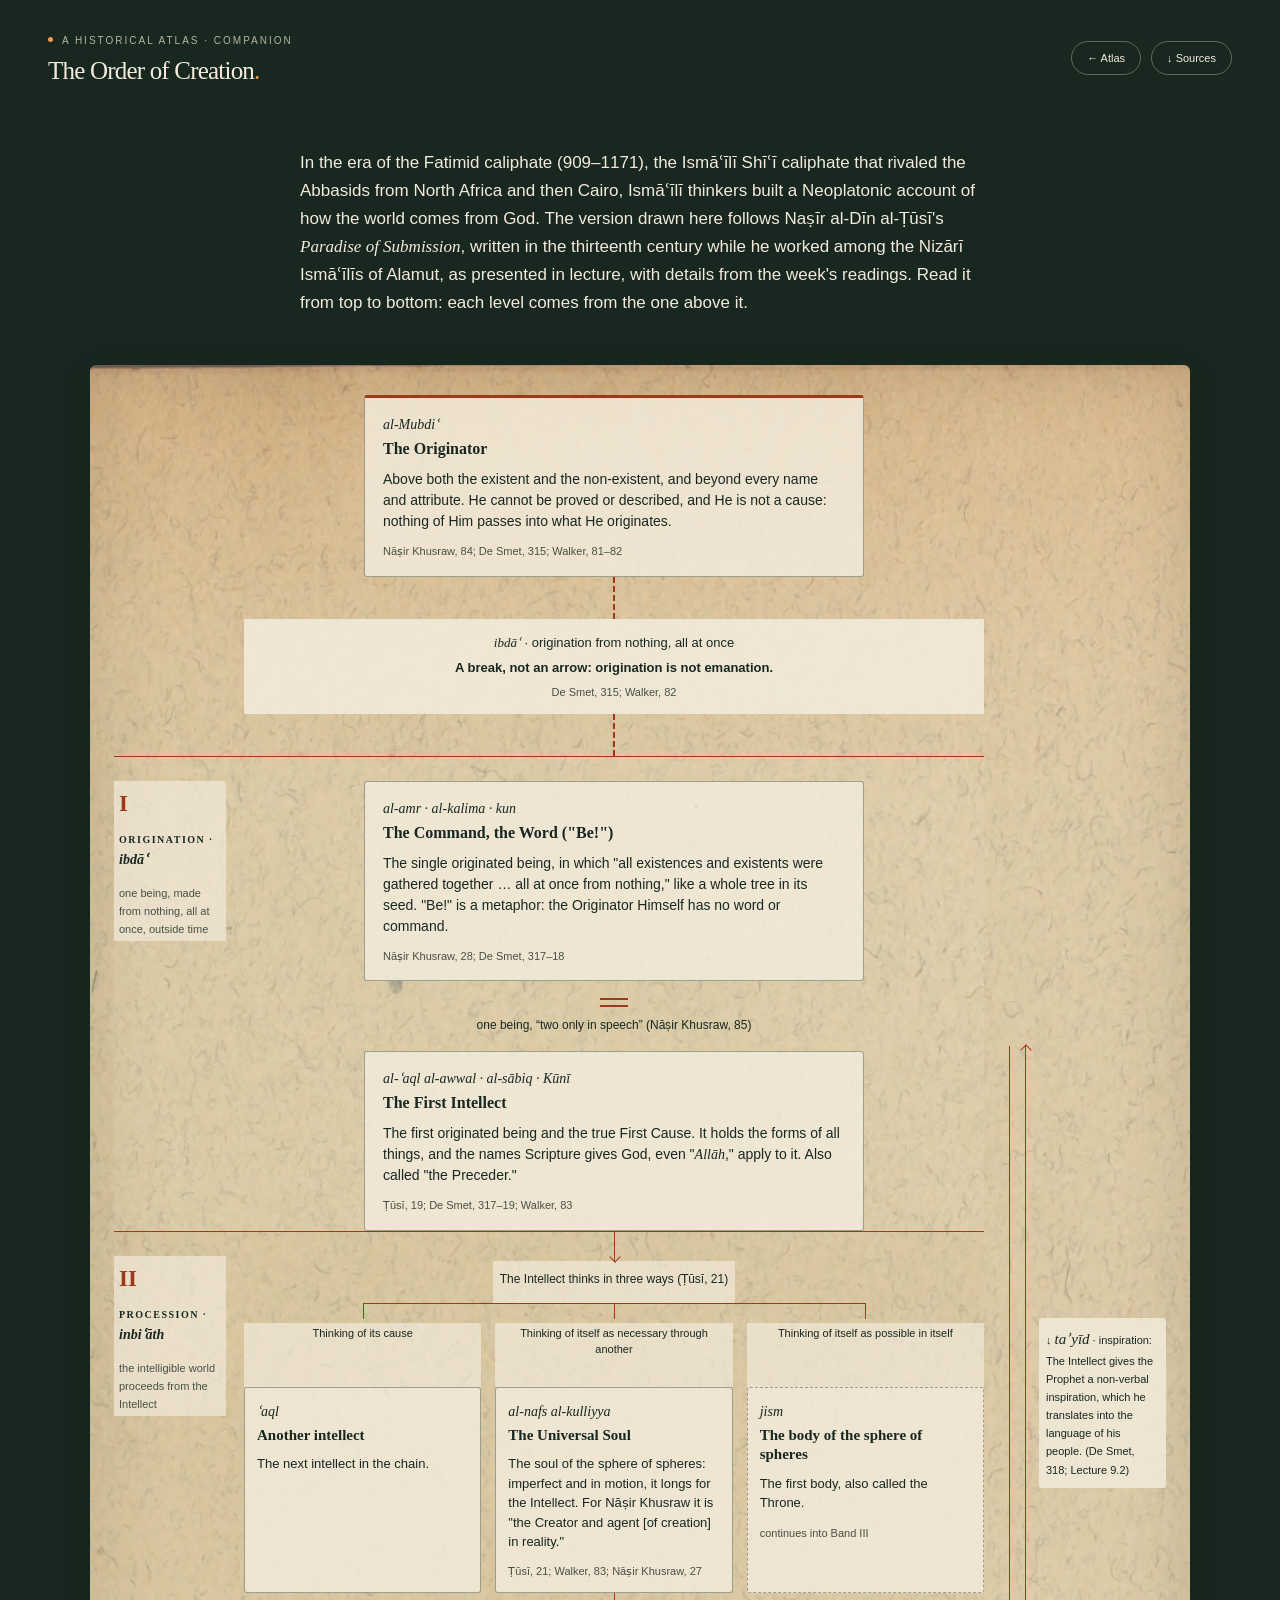
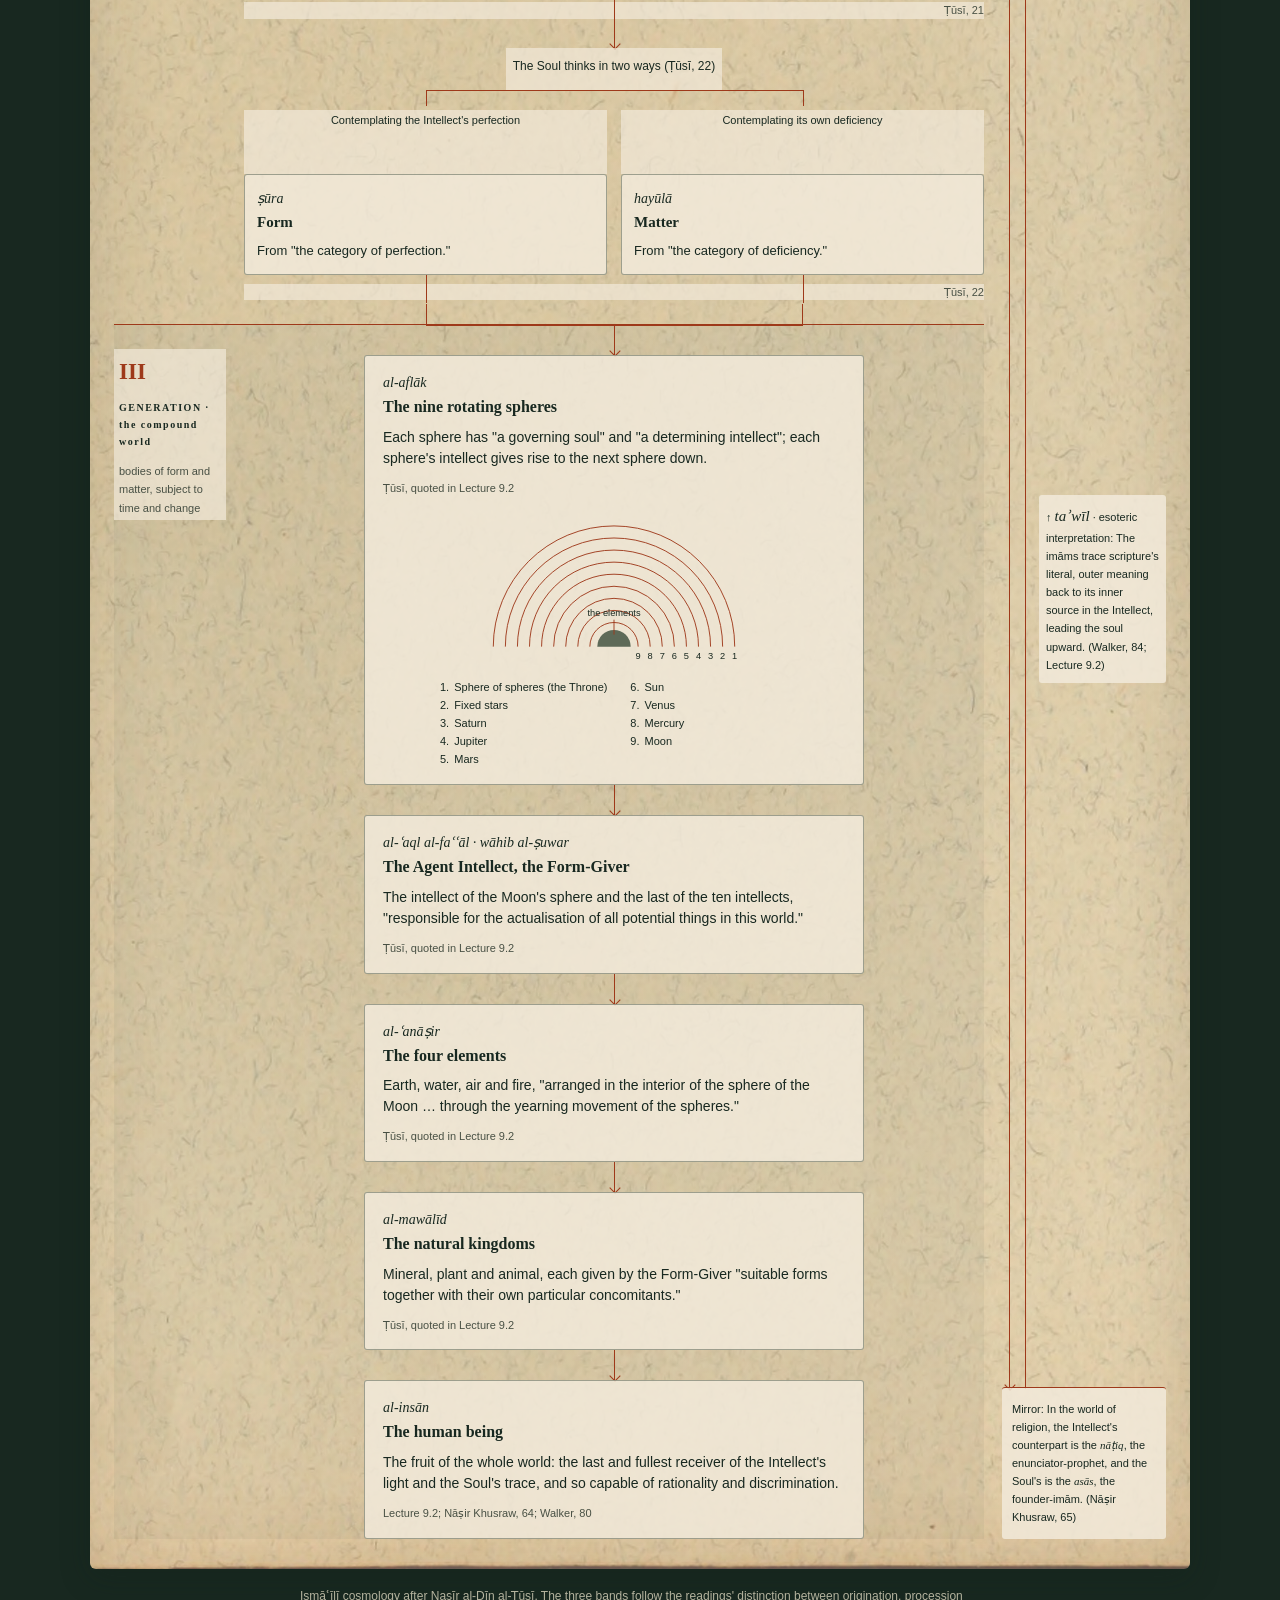
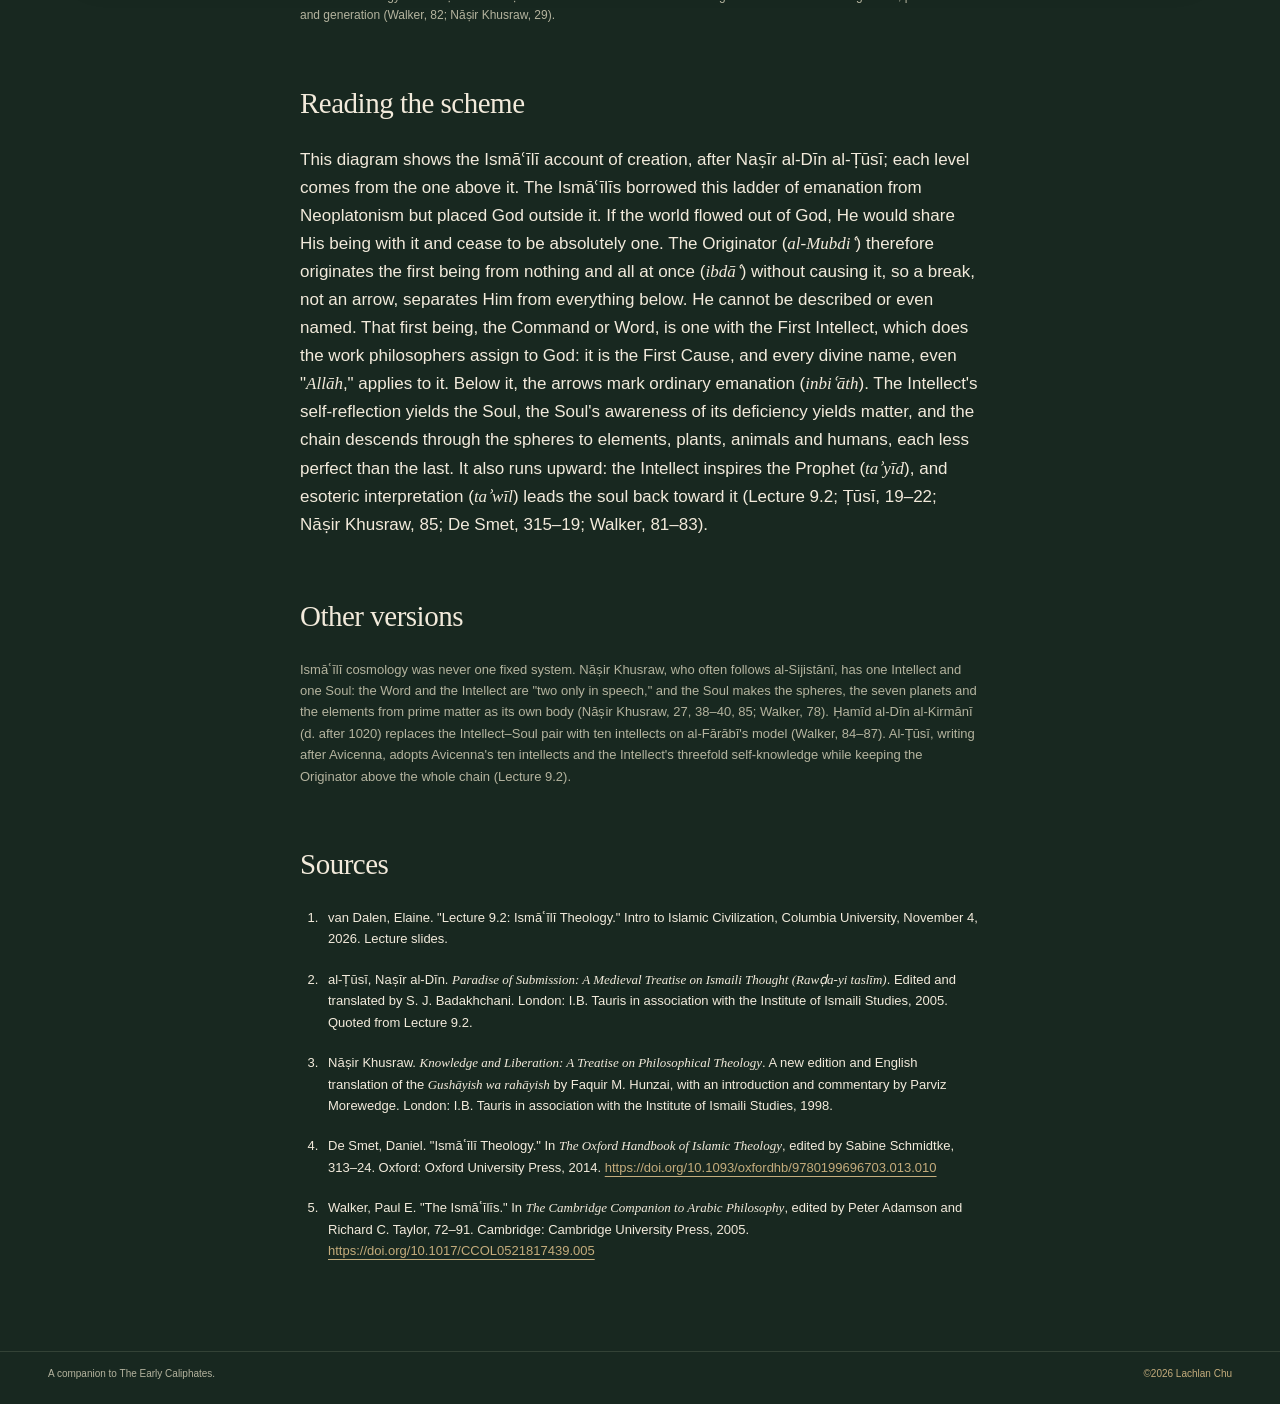
==== cosmology/index.html @ d5933087 "Add Ismāʿīlī cosmology companion page" ====
<!doctype html>
<html lang="en">
<head>
  <meta charset="utf-8">
  <meta name="viewport" content="width=device-width, initial-scale=1">
  <meta name="theme-color" content="#182820">
  <meta name="description" content="A schematic of Ismāʿīlī ideas on creation, from the Originator through the Intellect, Soul and spheres to the human being.">
  <title>The Order of Creation: Ismāʿīlī Cosmology · The Early Caliphates</title>
  <link rel="icon" href="../assets/favicon.svg" type="image/svg+xml">
  <link rel="stylesheet" href="cosmology.css">
</head>
<body>
<header class="site-header">
  <div class="heading"><span class="eyebrow"><span class="orange-dot" aria-hidden="true"></span>A HISTORICAL ATLAS · COMPANION</span><h1>The Order of Creation<span class="title-period">.</span></h1></div>
  <nav class="header-actions" aria-label="Page navigation"><a class="sources-button" href="../">← Atlas</a><a class="sources-button" href="#sources">↓ Sources</a></nav>
</header>
<main>
  <p class="prose intro">In the era of the Fatimid caliphate (909–1171), the Ismāʿīlī Shīʿī caliphate that rivaled the Abbasids from North Africa and then Cairo, Ismāʿīlī thinkers built a Neoplatonic account of how the world comes from God. The version drawn here follows Naṣīr al-Dīn al-Ṭūsī's <em>Paradise of Submission</em>, written in the thirteenth century while he worked among the Nizārī Ismāʿīlīs of Alamut, as presented in lecture, with details from the week's readings. Read it from top to bottom: each level comes from the one above it.</p>
  <figure aria-labelledby="scheme-caption">
    <div class="folio">
      <div class="origin-column">
        <article class="level originator" id="originator">
          <p class="term">al-Mubdiʿ</p><h4>The Originator</h4>
          <p>Above both the existent and the non-existent, and beyond every name and attribute. He cannot be proved or described, and He is not a cause: nothing of Him passes into what He originates.</p>
          <p class="citation">Nāṣir Khusraw, 84; De Smet, 315; Walker, 81–82</p>
        </article>
        <div class="origination-break" id="origination-break">
          <span class="break-line" aria-hidden="true"></span>
          <div class="break-label"><p><em class="term">ibdāʿ</em> · origination from nothing, all at once</p><p><strong>A break, not an arrow: origination is not emanation.</strong></p><p class="citation">De Smet, 315; Walker, 82</p></div>
          <span class="break-line" aria-hidden="true"></span>
        </div>
      </div>
      <div class="bands-layout">
        <div class="bands">
          <section class="band band-i" aria-labelledby="band-i-title">
            <div class="band-heading"><h3 id="band-i-title"><span class="band-number">I</span> ORIGINATION · <em class="term">ibdāʿ</em></h3><p>one being, made from nothing, all at once, outside time</p></div>
            <div class="band-content">
              <article class="level central" id="command"><p class="term">al-amr · al-kalima · kun</p><h4>The Command, the Word ("Be!")</h4><p>The single originated being, in which "all existences and existents were gathered together … all at once from nothing," like a whole tree in its seed. "Be!" is a metaphor: the Originator Himself has no word or command.</p><p class="citation">Nāṣir Khusraw, 28; De Smet, 317–18</p></article>
              <div class="equals-connector" id="equals-connector"><span class="equals-mark" aria-hidden="true"></span><p>one being, “two only in speech” (Nāṣir Khusraw, 85)</p></div>
              <article class="level central" id="first-intellect"><p class="term">al-ʿaql al-awwal · al-sābiq · Kūnī</p><h4>The First Intellect</h4><p>The first originated being and the true First Cause. It holds the forms of all things, and the names Scripture gives God, even "<em class="term">Allāh</em>," apply to it. Also called "the Preceder."</p><p class="citation">Ṭūsī, 19; De Smet, 317–19; Walker, 83</p></article>
            </div>
          </section>
          <section class="band band-ii" aria-labelledby="band-ii-title">
            <div class="band-heading"><h3 id="band-ii-title"><span class="band-number">II</span> PROCESSION · <em class="term">inbiʿāth</em></h3><p>the intelligible world proceeds from the Intellect</p></div>
            <div class="band-content">
              <div class="branch-label"><span class="stem down-arrow" aria-hidden="true"></span><p>The Intellect thinks in three ways (Ṭūsī, 21)</p></div>
              <div class="branches triad">
                <div class="branch"><p class="act">Thinking of its cause</p><article class="level"><p class="term">ʿaql</p><h4>Another intellect</h4><p>The next intellect in the chain.</p></article></div>
                <div class="branch soul-branch"><p class="act">Thinking of itself as necessary through another</p><article class="level" id="universal-soul"><p class="term">al-nafs al-kulliyya</p><h4>The Universal Soul</h4><p>The soul of the sphere of spheres: imperfect and in motion, it longs for the Intellect. For Nāṣir Khusraw it is "the Creator and agent [of creation] in reality."</p><p class="citation">Ṭūsī, 21; Walker, 83; Nāṣir Khusraw, 27</p></article></div>
                <div class="branch"><p class="act">Thinking of itself as possible in itself</p><article class="level body-level"><p class="term">jism</p><h4>The body of the sphere of spheres</h4><p>The first body, also called the Throne.</p><p class="continuation">continues into Band III</p></article></div>
              </div>
              <p class="citation row-citation">Ṭūsī, 21</p>
              <div class="branch-label soul-pair-label"><span class="stem down-arrow" aria-hidden="true"></span><p>The Soul thinks in two ways (Ṭūsī, 22)</p></div>
              <div class="branches pair">
                <div class="branch"><p class="act">Contemplating the Intellect's perfection</p><article class="level"><p class="term">ṣūra</p><h4>Form</h4><p>From "the category of perfection."</p></article></div>
                <div class="branch"><p class="act">Contemplating its own deficiency</p><article class="level"><p class="term">hayūlā</p><h4>Matter</h4><p>From "the category of deficiency."</p></article></div>
              </div>
              <p class="citation row-citation">Ṭūsī, 22</p>
            </div>
          </section>
          <section class="band band-iii" aria-labelledby="band-iii-title">
            <div class="band-heading"><h3 id="band-iii-title"><span class="band-number">III</span> GENERATION · the compound world</h3><p>bodies of form and matter, subject to time and change</p></div>
            <div class="band-content generation">
              <div class="merge-connector" aria-hidden="true"><span class="stem down-arrow"></span></div>
              <article class="level central" id="spheres"><p class="term">al-aflāk</p><h4>The nine rotating spheres</h4><p>Each sphere has "a governing soul" and "a determining intellect"; each sphere's intellect gives rise to the next sphere down.</p><p class="citation">Ṭūsī, quoted in Lecture 9.2</p>
                <div class="spheres-graphic">
                  <svg viewBox="0 0 280 165" role="img" aria-labelledby="spheres-title spheres-desc">
                    <title id="spheres-title">The nine rotating spheres</title>
                    <desc id="spheres-desc">1 Sphere of spheres (the Throne), 2 Fixed stars, 3 Saturn, 4 Jupiter, 5 Mars, 6 Sun, 7 Venus, 8 Mercury, 9 Moon. At the center: the elements.</desc>
                    <g fill="none" stroke="currentColor" stroke-width="1">
                      <path d="M10 145 A130 130 0 0 1 270 145"/><path d="M23 145 A117 117 0 0 1 257 145"/><path d="M36 145 A104 104 0 0 1 244 145"/><path d="M49 145 A91 91 0 0 1 231 145"/><path d="M62 145 A78 78 0 0 1 218 145"/><path d="M75 145 A65 65 0 0 1 205 145"/><path d="M88 145 A52 52 0 0 1 192 145"/><path d="M101 145 A39 39 0 0 1 179 145"/><path d="M114 145 A26 26 0 0 1 166 145"/>
                    </g>
                    <g class="sphere-numbers" text-anchor="middle"><text x="270" y="158">1</text><text x="257" y="158">2</text><text x="244" y="158">3</text><text x="231" y="158">4</text><text x="218" y="158">5</text><text x="205" y="158">6</text><text x="192" y="158">7</text><text x="179" y="158">8</text><text x="166" y="158">9</text></g>
                    <path class="elements-region" d="M122 145 A18 18 0 0 1 158 145Z"/>
                    <text class="elements-label" x="140" y="112" text-anchor="middle">the elements</text><path d="M140 116V132" stroke="currentColor" fill="none"/>
                  </svg>
                  <ol class="sphere-legend" id="sphere-legend"><li>Sphere of spheres (the Throne)</li><li>Fixed stars</li><li>Saturn</li><li>Jupiter</li><li>Mars</li><li>Sun</li><li>Venus</li><li>Mercury</li><li>Moon</li></ol>
                </div>
              </article>
              <span class="flow-arrow down-arrow" aria-hidden="true"></span>
              <article class="level central" id="agent-intellect"><p class="term">al-ʿaql al-faʿʿāl · wāhib al-ṣuwar</p><h4>The Agent Intellect, the Form-Giver</h4><p>The intellect of the Moon's sphere and the last of the ten intellects, "responsible for the actualisation of all potential things in this world."</p><p class="citation">Ṭūsī, quoted in Lecture 9.2</p></article>
              <span class="flow-arrow down-arrow" aria-hidden="true"></span>
              <article class="level central" id="elements"><p class="term">al-ʿanāṣir</p><h4>The four elements</h4><p>Earth, water, air and fire, "arranged in the interior of the sphere of the Moon … through the yearning movement of the spheres."</p><p class="citation">Ṭūsī, quoted in Lecture 9.2</p></article>
              <span class="flow-arrow down-arrow" aria-hidden="true"></span>
              <article class="level central" id="kingdoms"><p class="term">al-mawālīd</p><h4>The natural kingdoms</h4><p>Mineral, plant and animal, each given by the Form-Giver "suitable forms together with their own particular concomitants."</p><p class="citation">Ṭūsī, quoted in Lecture 9.2</p></article>
              <span class="flow-arrow down-arrow" aria-hidden="true"></span>
              <article class="level central" id="human"><p class="term">al-insān</p><h4>The human being</h4><p>The fruit of the whole world: the last and fullest receiver of the Intellect's light and the Soul's trace, and so capable of rationality and discrimination.</p><p class="citation">Lecture 9.2; Nāṣir Khusraw, 64; Walker, 80</p></article>
            </div>
          </section>
        </div>
        <aside class="side-rail" aria-label="Inspiration, interpretation and the world of religion">
          <div class="rail-paths">
            <div class="rail-item"><span class="rail-arrow down-arrow" aria-hidden="true"></span><p>↓ <em class="term">taʾyīd</em> · inspiration: The Intellect gives the Prophet a non-verbal inspiration, which he translates into the language of his people. (De Smet, 318; Lecture 9.2)</p></div>
            <div class="rail-item"><span class="rail-arrow up-arrow" aria-hidden="true"></span><p>↑ <em class="term">taʾwīl</em> · esoteric interpretation: The imāms trace scripture's literal, outer meaning back to its inner source in the Intellect, leading the soul upward. (Walker, 84; Lecture 9.2)</p></div>
          </div>
          <p class="mirror">Mirror: In the world of religion, the Intellect's counterpart is the <em class="term">nāṭiq</em>, the enunciator-prophet, and the Soul's is the <em class="term">asās</em>, the founder-imām. (Nāṣir Khusraw, 65)</p>
        </aside>
      </div>
    </div>
    <figcaption id="scheme-caption">Ismāʿīlī cosmology after Naṣīr al-Dīn al-Ṭūsī. The three bands follow the readings' distinction between origination, procession and generation (Walker, 82; Nāṣir Khusraw, 29).</figcaption>
  </figure>
  <section class="prose"><h2>Reading the scheme</h2>
    <p id="explanation">This diagram shows the Ismāʿīlī account of creation, after Naṣīr al-Dīn al-Ṭūsī; each level comes from the one above it. The Ismāʿīlīs borrowed this ladder of emanation from Neoplatonism but placed God outside it. If the world flowed out of God, He would share His being with it and cease to be absolutely one. The Originator (<em class="term">al-Mubdiʿ</em>) therefore originates the first being from nothing and all at once (<em class="term">ibdāʿ</em>) without causing it, so a break, not an arrow, separates Him from everything below. He cannot be described or even named. That first being, the Command or Word, is one with the First Intellect, which does the work philosophers assign to God: it is the First Cause, and every divine name, even "<em class="term">Allāh</em>," applies to it. Below it, the arrows mark ordinary emanation (<em class="term">inbiʿāth</em>). The Intellect's self-reflection yields the Soul, the Soul's awareness of its deficiency yields matter, and the chain descends through the spheres to elements, plants, animals and humans, each less perfect than the last. It also runs upward: the Intellect inspires the Prophet (<em class="term">taʾyīd</em>), and esoteric interpretation (<em class="term">taʾwīl</em>) leads the soul back toward it (Lecture 9.2; Ṭūsī, 19–22; Nāṣir Khusraw, 85; De Smet, 315–19; Walker, 81–83).</p>
  </section>
  <section class="prose other-versions"><h2>Other versions</h2><p>Ismāʿīlī cosmology was never one fixed system. Nāṣir Khusraw, who often follows al-Sijistānī, has one Intellect and one Soul: the Word and the Intellect are "two only in speech," and the Soul makes the spheres, the seven planets and the elements from prime matter as its own body (Nāṣir Khusraw, 27, 38–40, 85; Walker, 78). Ḥamīd al-Dīn al-Kirmānī (d. after 1020) replaces the Intellect–Soul pair with ten intellects on al-Fārābī's model (Walker, 84–87). Al-Ṭūsī, writing after Avicenna, adopts Avicenna's ten intellects and the Intellect's threefold self-knowledge while keeping the Originator above the whole chain (Lecture 9.2).</p></section>
  <section class="prose sources"><h2 id="sources">Sources</h2>
    <ol>
      <li>van Dalen, Elaine. "Lecture 9.2: Ismāʿīlī Theology." Intro to Islamic Civilization, Columbia University, November 4, 2026. Lecture slides.</li>
      <li>al-Ṭūsī, Naṣīr al-Dīn. <em>Paradise of Submission: A Medieval Treatise on Ismaili Thought (Rawḍa-yi taslīm)</em>. Edited and translated by S. J. Badakhchani. London: I.B. Tauris in association with the Institute of Ismaili Studies, 2005. Quoted from Lecture 9.2.</li>
      <li>Nāṣir Khusraw. <em>Knowledge and Liberation: A Treatise on Philosophical Theology</em>. A new edition and English translation of the <em>Gushāyish wa rahāyish</em> by Faquir M. Hunzai, with an introduction and commentary by Parviz Morewedge. London: I.B. Tauris in association with the Institute of Ismaili Studies, 1998.</li>
      <li>De Smet, Daniel. "Ismāʿīlī Theology." In <em>The Oxford Handbook of Islamic Theology</em>, edited by Sabine Schmidtke, 313–24. Oxford: Oxford University Press, 2014. <a href="https://doi.org/10.1093/oxfordhb/9780199696703.013.010">https://doi.org/10.1093/oxfordhb/9780199696703.013.010</a></li>
      <li>Walker, Paul E. "The Ismāʿīlīs." In <em>The Cambridge Companion to Arabic Philosophy</em>, edited by Peter Adamson and Richard C. Taylor, 72–91. Cambridge: Cambridge University Press, 2005. <a href="https://doi.org/10.1017/CCOL0521817439.005">https://doi.org/10.1017/CCOL0521817439.005</a></li>
    </ol>
  </section>
</main>
<footer><span>A companion to The Early Caliphates.</span><span class="copyright">©2026 Lachlan Chu</span></footer>
</body>
</html>
---- cosmology/cosmology.css ----
:root {
  color-scheme: dark;
  --red: #9E391A;
  --sand: #C4AC7C;
  --sage: #5E6A58;
  --forest: #354536;
  --water: #2D433A;
  --page: #182820;
  --paper: #F2EADB;
  --muted: #b4b39e;
  --text: #F2EADB;
  --ink-muted: #485044;
}
* { box-sizing: border-box; }
html { background: var(--page); color: var(--text); }
body { margin: 0; font-family: Arial, Helvetica, sans-serif; }
h1, h2, h3, h4, em, .term { font-family: Georgia, 'Times New Roman', serif; }
.term { font-style: italic; }
h1, h2 { font-weight: 400; }
a { color: var(--sand); text-underline-offset: 4px; }
a:focus-visible { outline: 2px solid var(--red); outline-offset: 6px; }
.site-header, footer { max-width: 1700px; margin: auto; }
.site-header { display: flex; justify-content: space-between; align-items: center; gap: 24px; padding: 30px 48px; }
.eyebrow { font-size: 10px; letter-spacing: 2px; color: var(--muted); font-weight: 500; }
.orange-dot { display: inline-block; width: 5px; height: 5px; background: #f49a55; border-radius: 50%; margin: 0 9px 2px 0; }
h1 { font-size: 25px; letter-spacing: -.8px; margin: 9px 0 0; }
.title-period { color: #f49a55; }
.header-actions { display: flex; gap: 10px; align-items: center; }
.sources-button { display: inline-block; text-decoration: none; white-space: nowrap; color: var(--paper); border: 1px solid var(--sage); border-radius: 30px; padding: 10px 15px; font-size: 11px; }
.sources-button:hover { background: var(--forest); border-color: var(--sand); }
main { padding: 0 32px 70px; }
.prose { max-width: 680px; margin: 54px auto 0; font-size: 17px; line-height: 1.65; }
.intro { margin-top: 34px; margin-bottom: 48px; }
h2 { font-size: 29px; letter-spacing: -.5px; margin: 0 0 18px; }
p { margin: 0; }
.prose p + p { margin-top: 18px; }
figure { max-width: 1100px; margin: 0 auto; }
.folio { padding: 30px 24px; border-radius: 6px; color: var(--page); background: linear-gradient(#F2EADB66, #F2EADB66), var(--paper) url('../assets/textures/aged-paper-scan.jpg') center / cover; box-shadow: inset 0 0 75px #49361b2b, 0 8px 30px #10201740; }
.origin-column { margin-left: 130px; margin-right: 182px; }
.level { position: relative; min-width: 0; border: 1px solid #35453670; border-radius: 3px; padding: 16px 18px; background: #F2EADBD9; font-size: 14px; line-height: 1.5; }
.level .term { margin-bottom: 4px; font-size: 14px; }
h4 { font-family: Georgia, 'Times New Roman', serif; font-size: 16px; line-height: 1.3; margin: 0 0 9px; }
.citation { font-size: 11px; line-height: 1.5; color: var(--ink-muted); }
.level .citation { margin-top: 11px; }
.central, .originator { max-width: 500px; margin: 0 auto; width: 100%; }
.originator { border-top: 3px solid var(--red); }
.origination-break { display: flex; flex-direction: column; align-items: center; padding: 0 0 0; }
.break-line { display: block; height: 42px; border-left: 2px dashed var(--red); }
.break-label { width: 100%; padding: 14px 10px; text-align: center; background: #F2EADBE6; font-size: 13px; line-height: 1.5; }
.break-label strong { font-weight: 600; }
.break-label p + p { margin-top: 6px; }
.bands-layout { display: grid; grid-template-columns: minmax(0, 1fr) 164px; gap: 18px; }
.band { display: grid; grid-template-columns: 112px minmax(0, 1fr); gap: 18px; border-top: 1px solid var(--red); padding: 24px 0; }
.band-i { background: #F2EADB14; padding-bottom: 0; }
.band-ii { background: #C4AC7C14; }
.band-iii { background: #5E6A5814; padding-bottom: 0; }
.band-heading { padding: 3px 5px; align-self: start; background: #F2EADBB3; }
h3 { font-family: Georgia, 'Times New Roman', serif; font-size: 10px; line-height: 1.7; letter-spacing: 1.5px; font-weight: 600; margin: 0 0 12px; }
h3 .term { display: block; font-size: 14px; letter-spacing: 0; text-transform: none; }
.band-number { display: block; font-family: Georgia, serif; font-size: 23px; letter-spacing: 0; color: var(--red); margin-bottom: 8px; }
.band-heading > p { font-size: 11px; line-height: 1.65; color: var(--ink-muted); }
.equals-connector { text-align: center; padding: 17px 8px; font-size: 12px; line-height: 1.5; }
.equals-mark { display: block; width: 28px; height: 9px; margin: 0 auto 9px; border-top: 2px solid var(--red); border-bottom: 2px solid var(--red); }
.down-arrow, .up-arrow { position: relative; display: block; width: 0; border-left: 1px solid var(--red); }
.down-arrow::after, .up-arrow::after { content: ''; position: absolute; left: -4px; width: 7px; height: 7px; border-right: 1px solid var(--red); border-bottom: 1px solid var(--red); }
.down-arrow::after { bottom: 0; transform: rotate(45deg); }
.up-arrow::after { top: 0; transform: rotate(225deg); }
.branch-label { position: relative; text-align: center; font-size: 12px; line-height: 1.5; }
.branch-label .stem { height: 29px; margin: -24px auto 0; }
.branch-label p { display: inline-block; padding: 9px 7px 15px; background: #F2EADBB3; }
.branches { display: grid; gap: 14px; position: relative; }
.triad { grid-template-columns: repeat(3, minmax(0, 1fr)); }
.pair { grid-template-columns: repeat(2, minmax(0, 1fr)); }
/* Each branch has its own half of the shared bar, ending at its neighbors' centers. */
.branch { display: flex; flex-direction: column; position: relative; padding-top: 20px; min-width: 0; }
.branch::before { content: ''; position: absolute; top: 0; left: -7px; right: -7px; border-top: 1px solid var(--red); }
.branch:first-child::before { left: 50%; }
.branch:last-child::before { right: 50%; }
.branch::after { content: ''; position: absolute; top: 0; height: 16px; left: 50%; border-left: 1px solid var(--red); }
.branch .act { font-size: 11px; line-height: 1.5; text-align: center; min-height: 64px; padding: 2px 5px 10px; background: #F2EADBB3; }
.branch .level { flex: 1; padding: 13px 12px; font-size: 13px; }
.branch h4 { font-size: 15px; }
.body-level { border-style: dashed; }
.continuation { font-size: 11px; margin-top: 12px; color: var(--ink-muted); }
.row-citation { text-align: right; margin-top: 9px; background: #F2EADBB3; }
#universal-soul::after { content: ''; position: absolute; left: 50%; bottom: -31px; height: 30px; border-left: 1px solid var(--red); }
.pair .level::after { content: ''; position: absolute; left: 50%; bottom: -29px; height: 28px; border-left: 1px solid var(--red); }
.soul-pair-label { margin-top: 5px; }
.soul-pair-label .stem { margin-top: -25px; height: 49px; }
.soul-pair-label p { position: relative; }
.merge-connector { position: relative; width: calc(50% + 7px); margin: -24px auto 0; border-top: 1px solid var(--red); }
.merge-connector::before, .merge-connector::after { content: ''; position: absolute; top: -22px; height: 22px; border-left: 1px solid var(--red); }
.merge-connector::before { left: 0; }
.merge-connector::after { right: 0; }
.merge-connector .stem { height: 29px; margin: 0 auto; }
.flow-arrow { height: 30px; margin: 0 auto; }
.spheres-graphic { display: flex; flex-direction: column; align-items: center; gap: 12px; margin-top: 16px; }
.spheres-graphic svg { width: 260px; max-width: 100%; height: auto; color: var(--red); overflow: visible; }
.sphere-numbers, .elements-label { fill: var(--page); font-family: Arial, Helvetica, sans-serif; font-size: 10px; }
.elements-region { fill: var(--sage); }
.sphere-legend { font-size: 11px; line-height: 1.65; columns: 2; column-gap: 35px; padding-left: 22px; margin: 0; align-self: center; }
.sphere-legend li { break-inside: avoid; padding-left: 2px; }
.side-rail { position: relative; font-size: 11px; line-height: 1.65; padding-top: 290px; padding-bottom: 150px; }
.rail-paths { position: relative; height: 100%; min-height: 600px; }
.rail-item { position: absolute; inset: 0; }
.rail-arrow { position: absolute; top: 0; bottom: 0; left: 7px; }
.rail-item + .rail-item .rail-arrow { left: 23px; }
.rail-item p { position: absolute; top: 14%; left: 37px; padding: 9px 7px; background: #F2EADBD9; border-radius: 3px; }
.rail-item + .rail-item p { top: 54%; }
.rail-item .term { display: inline; font-size: 15px; }
.mirror { position: absolute; bottom: 0; padding: 12px 10px; background: #F2EADBD9; border-top: 1px solid var(--red); border-radius: 3px; }
figcaption { max-width: 680px; margin: 18px auto 0; color: var(--muted); font-size: 12px; line-height: 1.65; }
.other-versions p { font-size: 13px; color: var(--muted); }
.sources { font-size: 13px; }
.sources ol { padding-left: 22px; }
.sources li { padding-left: 6px; margin-bottom: 19px; overflow-wrap: anywhere; }
#sources { scroll-margin-top: 24px; }
footer { padding: 16px 48px 25px; border-top: 1px solid #5E6A5866; display: flex; justify-content: space-between; gap: 12px 24px; flex-wrap: wrap; font-size: 10px; color: var(--muted); }
.copyright { color: var(--sand); white-space: nowrap; }
@media (min-width: 1500px) { .site-header { padding-top: 36px; } }
@media (max-width: 1100px) {
  .folio { padding: 24px 18px; }
  .band { grid-template-columns: 90px minmax(0, 1fr); gap: 12px; }
  .origin-column { margin-left: 102px; }
  .branches { gap: 10px; }
  .branch::before { left: -5px; right: -5px; }
  .branch .level { padding: 12px 10px; }
}
@media (max-width: 899px) {
  .bands-layout { display: block; }
  .origin-column { margin-right: 0; }
  .side-rail { position: static; padding: 24px 0 0; border-top: 1px solid var(--red); margin-top: 24px; }
  .rail-paths { display: grid; grid-template-columns: 1fr 1fr; gap: 24px; min-height: 0; height: auto; }
  .rail-item { position: relative; inset: auto; padding-left: 17px; }
  .rail-item p, .rail-item + .rail-item p { position: static; padding: 12px; }
  .rail-arrow, .rail-item + .rail-item .rail-arrow { left: 3px; }
  .mirror { position: static; margin-top: 18px; }
}
@media (max-width: 650px) {
  .site-header { padding: 24px 22px; align-items: flex-start; flex-wrap: wrap; gap: 20px; }
  .eyebrow { font-size: 8px; letter-spacing: 1.5px; }
  h1 { font-size: 25px; }
  .sources-button { font-size: 11px; padding: 9px 14px; }
  main { padding: 0 18px 45px; }
  .prose { font-size: 17px; margin-top: 38px; }
  .intro { margin-top: 18px; margin-bottom: 32px; }
  .folio { padding: 22px 14px; }
  .origin-column { margin: 0; }
  .band { display: block; padding: 22px 0; }
  .band-i { padding-bottom: 0; }
  .band-heading { padding: 0 0 18px; }
  h3 { margin-bottom: 5px; }
  h3 .term { display: inline; }
  .band-number { display: inline; font-size: 17px; margin-right: 8px; }
  .band-heading > p { font-size: 12px; }
  .level { padding: 15px 14px; }
  .level, .branch .level { font-size: 14px; }
  .level h4 { font-size: 16px; }
  .break-line { height: 38px; }
  .break-label { padding: 14px 7px; }
  .branches { display: block; border-left: 1px solid var(--red); padding-left: 16px; margin-left: 6px; }
  .branch { padding-top: 0; margin-top: 20px; }
  .branch:first-child { margin-top: 0; }
  .branch::before, .branch:first-child::before, .branch:last-child::before { top: 13px; left: -17px; right: auto; width: 12px; }
  .branch::after { display: none; }
  .branch .act { min-height: 0; text-align: left; padding: 4px 0 8px; font-size: 12px; }
  .branch .level { padding: 14px; }
  #universal-soul::after, .pair .level::after { display: none; }
  .branch-label .stem { margin-top: 0; height: 25px; }
  .soul-pair-label { margin-top: 10px; }
  .soul-pair-label .stem { margin-top: 0; }
  .merge-connector { margin: 0 auto; border: 0; }
  .merge-connector::before, .merge-connector::after { display: none; }
  .rail-paths { display: block; }
  .rail-item + .rail-item { margin-top: 18px; }
  .sphere-legend { columns: 1; font-size: 12px; }
  h2 { font-size: 27px; }
  footer { padding: 16px 22px 25px; }
}
@page { size: letter; margin: .45in; }
@media print {
  :root { color-scheme: light; --page: #182820; --text: #182820; --muted: #485044; --sand: #354536; }
  html, body { background: white; color: var(--page); }
  .site-header { padding: 0 0 16px; }
  .header-actions { display: none; }
  .eyebrow { color: #485044; }
  main { padding: 0; }
  h1 { font-size: 21pt; }
  h2 { font-size: 16pt; break-after: avoid; margin-bottom: 8px; }
  .prose { max-width: 100%; font-size: 10pt; line-height: 1.5; margin-top: 20px; }
  .intro { margin: 0 0 20px; }
  .folio { padding: 0; background: none; box-shadow: none; border-radius: 0; }
  .origin-column { margin: 0 0 0 95px; }
  .originator { break-after: avoid; }
  .origination-break { break-inside: avoid; break-after: avoid; }
  .break-line { height: 23px; }
  .break-label { font-size: 9pt; background: white; padding: 8px; }
  .bands-layout { display: block; }
  .band { display: grid; grid-template-columns: 83px minmax(0, 1fr); gap: 12px; padding: 15px 0; background: none; break-inside: avoid; }
  .band-heading { padding-top: 0; background: none; }
  .band-i { padding-bottom: 0; }
  .band-heading > p { font-size: 8pt; }
  h3 { font-size: 8pt; letter-spacing: 1px; }
  h3 .term { font-size: 10pt; }
  .band-number { font-size: 18pt; }
  .level, .branch .level { padding: 9px 10px; font-size: 9pt; line-height: 1.4; background: white; break-inside: avoid; }
  .level .term { font-size: 9pt; }
  h4, .branch h4 { font-size: 10pt; }
  .citation, .continuation { font-size: 7.5pt; color: #485044; }
  .level .citation { margin-top: 7px; }
  .equals-connector { padding: 10px 4px; font-size: 8pt; }
  .branch-label { font-size: 8pt; }
  .branch-label p { background: white; padding: 7px; }
  .branch-label .stem { margin-top: -15px; height: 19px; }
  .branches { display: grid; gap: 12px; border: 0; margin: 0; padding: 0; }
  .branch { padding-top: 16px; margin: 0; }
  .branch .act { min-height: 43px; font-size: 8pt; padding: 0 4px 6px; background: none; }
  .row-citation { background: none; }
  .pair .level::after { display: none; }
  .soul-pair-label .stem { height: 32px; margin-top: -19px; }
  .merge-connector { margin-top: -15px; }
  .merge-connector::before, .merge-connector::after { display: none; }
  .merge-connector .stem, .flow-arrow { height: 19px; }
  .spheres-graphic { flex-direction: row; gap: 15px; margin-top: 9px; }
  .spheres-graphic svg { width: 240px; flex-shrink: 1; min-width: 0; }
  .sphere-legend { columns: 1; font-size: 8pt; flex-shrink: 0; }
  .side-rail { position: static; padding: 14px 0 0; margin-top: 8px; border-top: 1px solid var(--red); break-inside: avoid; font-size: 8pt; }
  .rail-paths { display: grid; grid-template-columns: 1fr 1fr; min-height: 0; height: auto; gap: 15px; }
  .rail-item { position: relative; inset: auto; padding-left: 17px; }
  .rail-item p, .rail-item + .rail-item p { position: static; padding: 0 4px; background: white; }
  .rail-arrow, .rail-item + .rail-item .rail-arrow { left: 3px; }
  .mirror { position: static; margin-top: 12px; padding: 8px 0 0; background: white; }
  figcaption { max-width: 100%; font-size: 8pt; margin-top: 12px; }
  .other-versions p, .sources { font-size: 9pt; }
  .sources li { break-inside: avoid; margin-bottom: 10px; }
  a { color: inherit; }
  .sources a { font-size: 0; text-decoration: none; }
  .sources a[href^="http"]::after { content: " (" attr(href) ")"; font-size: 8pt; overflow-wrap: anywhere; }
  footer { margin-top: 20px; padding: 10px 0 0; font-size: 8pt; }
}
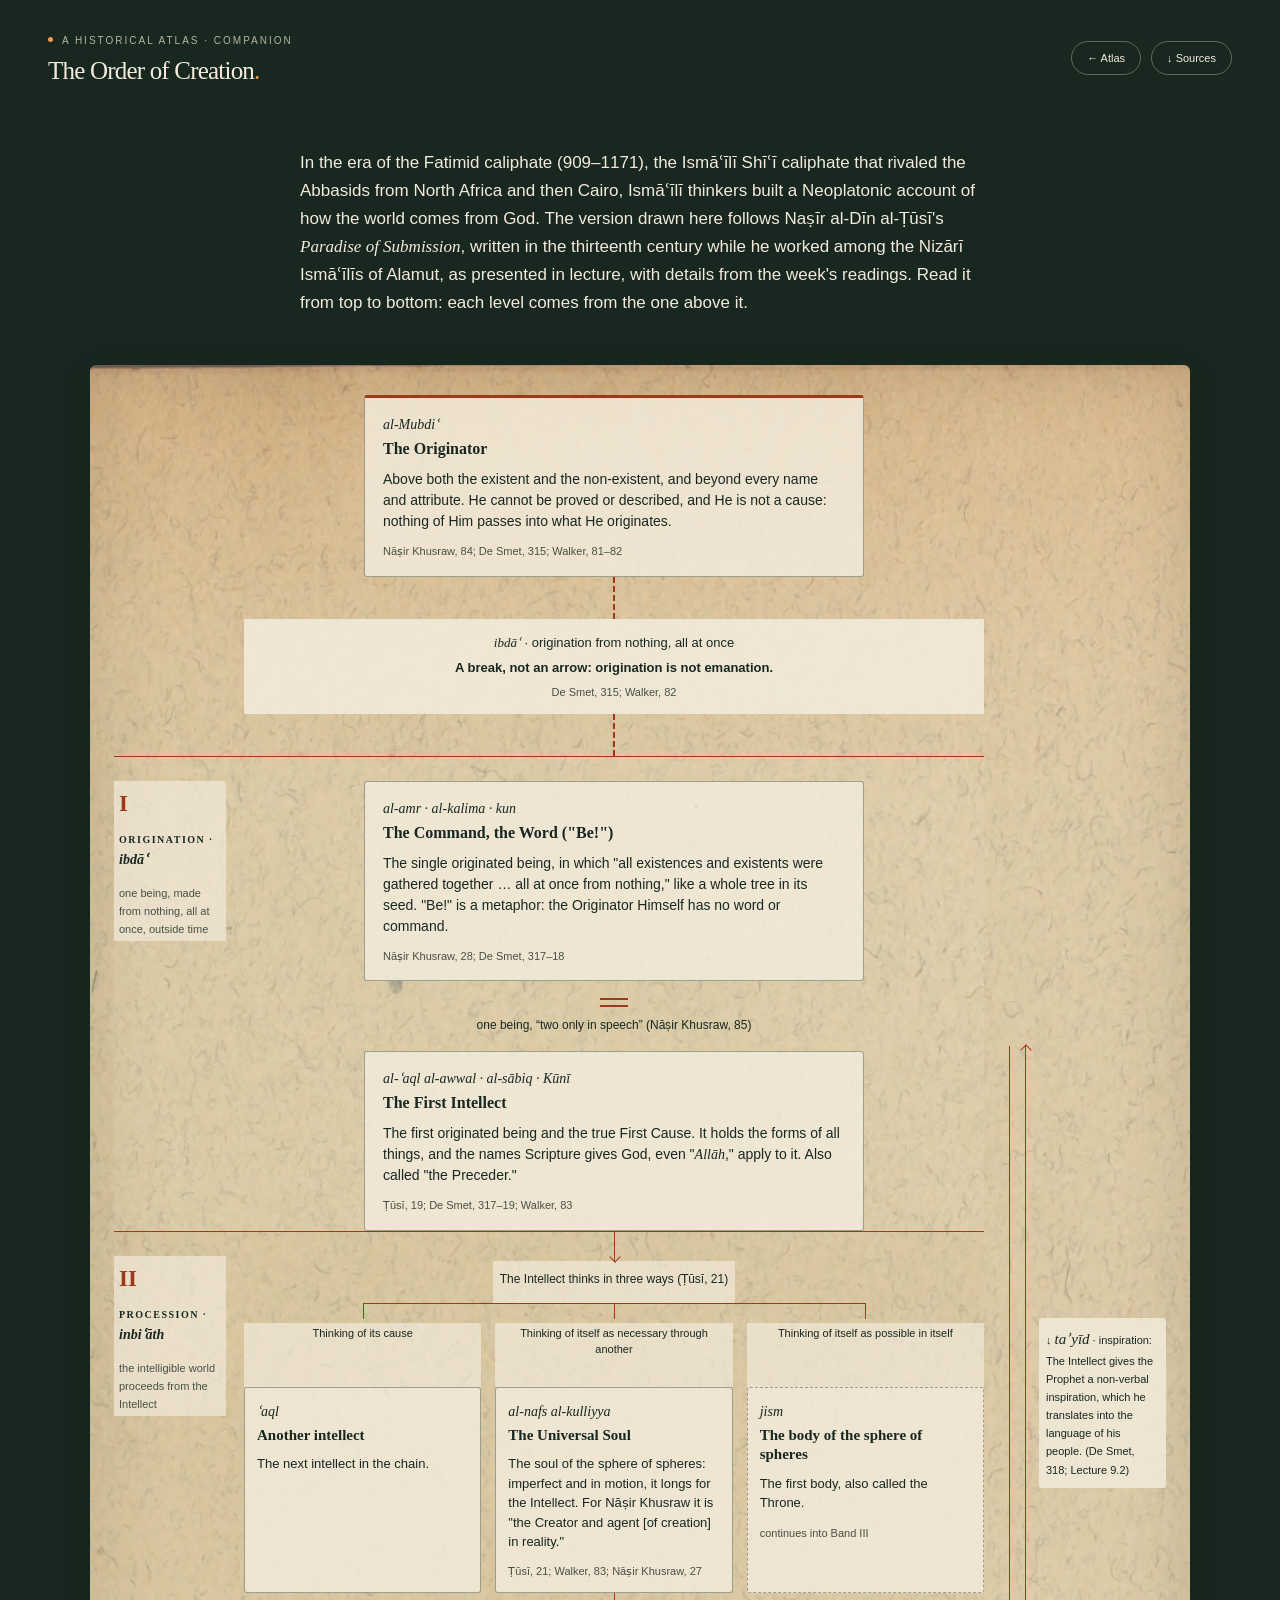
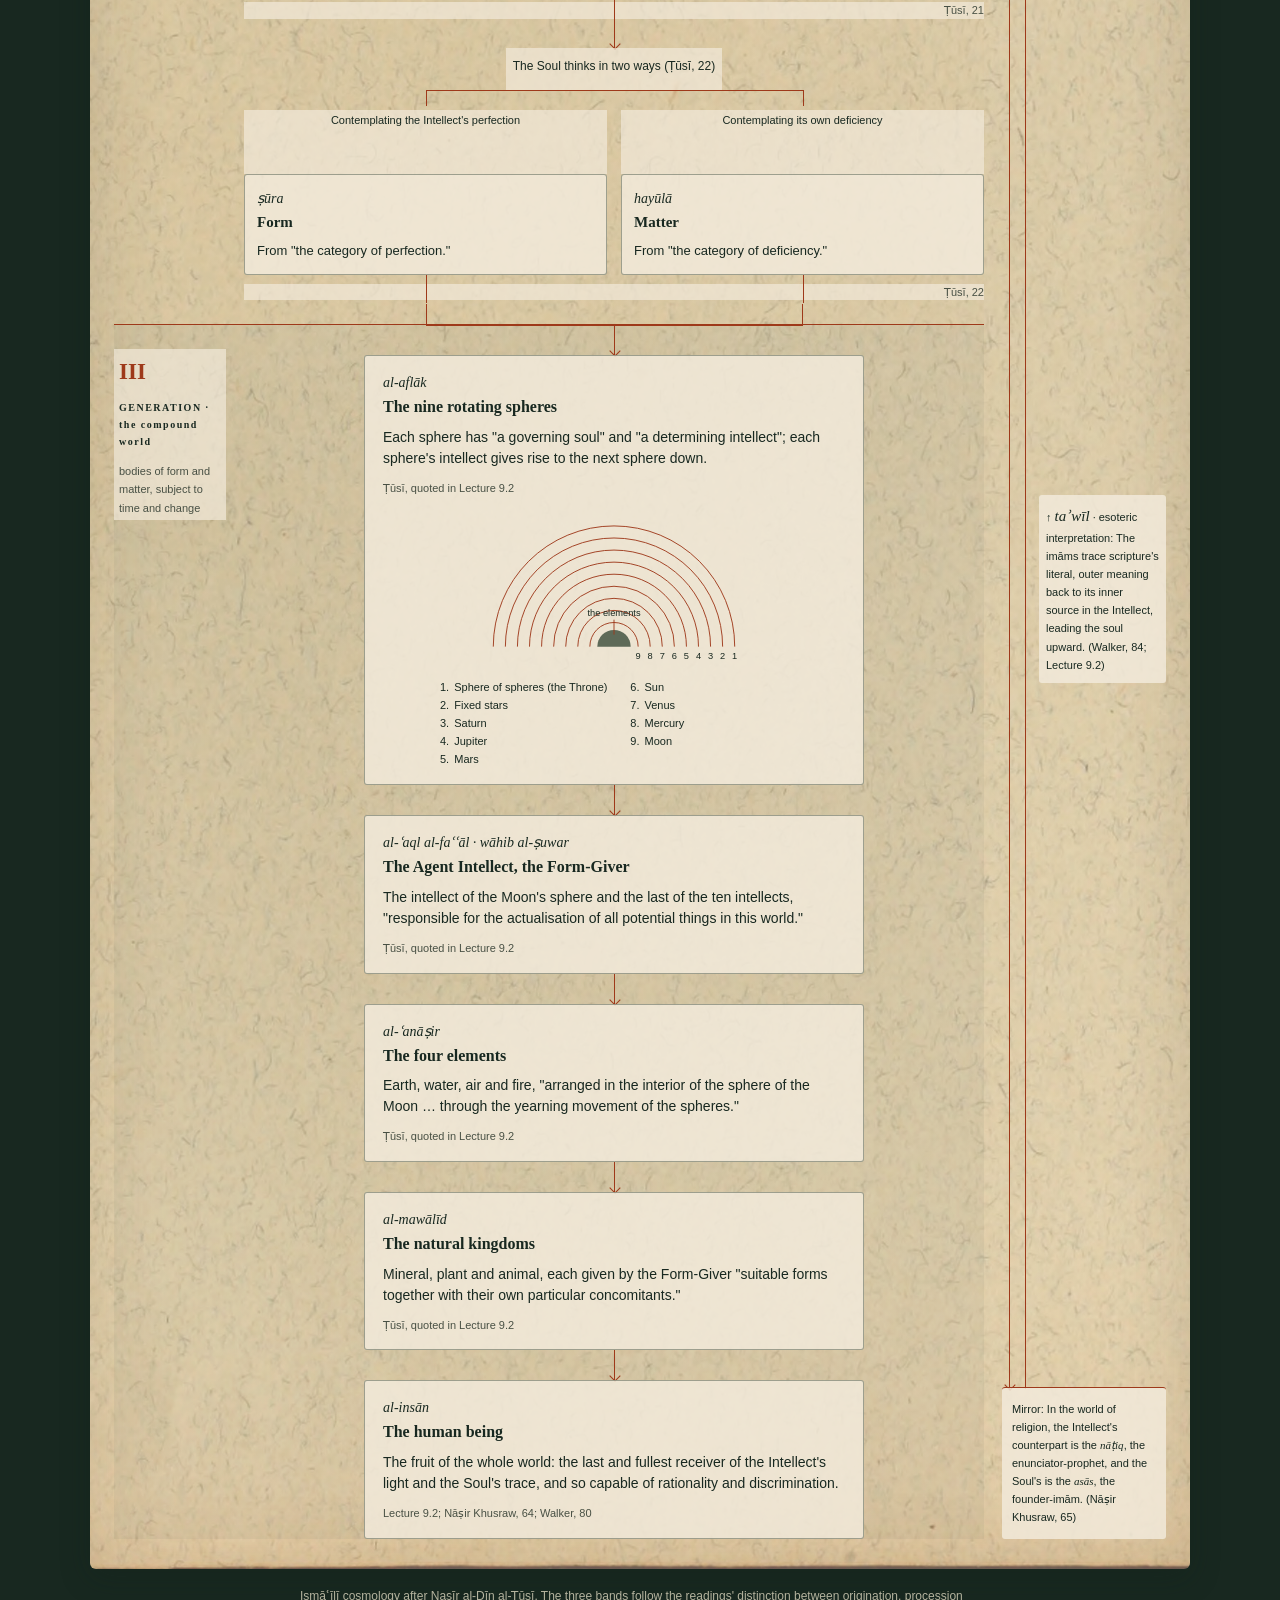
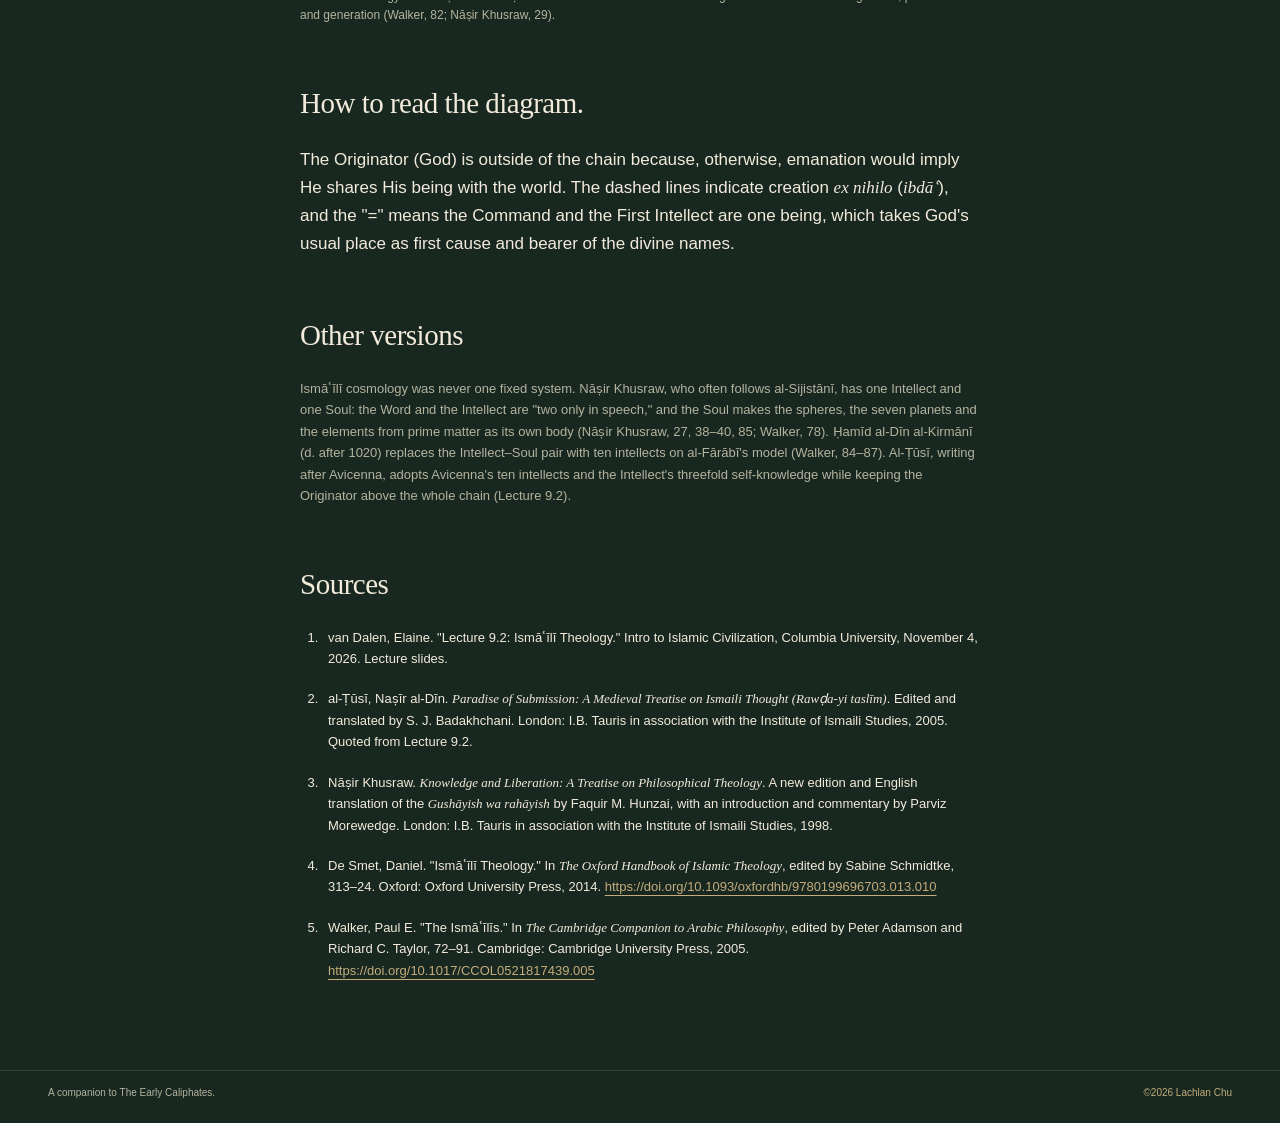
==== commit 5a1b5872: "Revise cosmology diagram explanation" ====
--- a/cosmology/index.html
+++ b/cosmology/index.html
@@ -99,8 +99,8 @@
     </div>
     <figcaption id="scheme-caption">Ismāʿīlī cosmology after Naṣīr al-Dīn al-Ṭūsī. The three bands follow the readings' distinction between origination, procession and generation (Walker, 82; Nāṣir Khusraw, 29).</figcaption>
   </figure>
-  <section class="prose"><h2>Reading the scheme</h2>
-    <p id="explanation">This diagram shows the Ismāʿīlī account of creation, after Naṣīr al-Dīn al-Ṭūsī; each level comes from the one above it. The Ismāʿīlīs borrowed this ladder of emanation from Neoplatonism but placed God outside it. If the world flowed out of God, He would share His being with it and cease to be absolutely one. The Originator (<em class="term">al-Mubdiʿ</em>) therefore originates the first being from nothing and all at once (<em class="term">ibdāʿ</em>) without causing it, so a break, not an arrow, separates Him from everything below. He cannot be described or even named. That first being, the Command or Word, is one with the First Intellect, which does the work philosophers assign to God: it is the First Cause, and every divine name, even "<em class="term">Allāh</em>," applies to it. Below it, the arrows mark ordinary emanation (<em class="term">inbiʿāth</em>). The Intellect's self-reflection yields the Soul, the Soul's awareness of its deficiency yields matter, and the chain descends through the spheres to elements, plants, animals and humans, each less perfect than the last. It also runs upward: the Intellect inspires the Prophet (<em class="term">taʾyīd</em>), and esoteric interpretation (<em class="term">taʾwīl</em>) leads the soul back toward it (Lecture 9.2; Ṭūsī, 19–22; Nāṣir Khusraw, 85; De Smet, 315–19; Walker, 81–83).</p>
+  <section class="prose"><h2>How to read the diagram.</h2>
+    <p id="explanation">The Originator (God) is outside of the chain because, otherwise, emanation would imply He shares His being with the world. The dashed lines indicate creation <em>ex nihilo</em> (<em class="term">ibdāʿ</em>), and the "=" means the Command and the First Intellect are one being, which takes God's usual place as first cause and bearer of the divine names.</p>
   </section>
   <section class="prose other-versions"><h2>Other versions</h2><p>Ismāʿīlī cosmology was never one fixed system. Nāṣir Khusraw, who often follows al-Sijistānī, has one Intellect and one Soul: the Word and the Intellect are "two only in speech," and the Soul makes the spheres, the seven planets and the elements from prime matter as its own body (Nāṣir Khusraw, 27, 38–40, 85; Walker, 78). Ḥamīd al-Dīn al-Kirmānī (d. after 1020) replaces the Intellect–Soul pair with ten intellects on al-Fārābī's model (Walker, 84–87). Al-Ṭūsī, writing after Avicenna, adopts Avicenna's ten intellects and the Intellect's threefold self-knowledge while keeping the Originator above the whole chain (Lecture 9.2).</p></section>
   <section class="prose sources"><h2 id="sources">Sources</h2>
